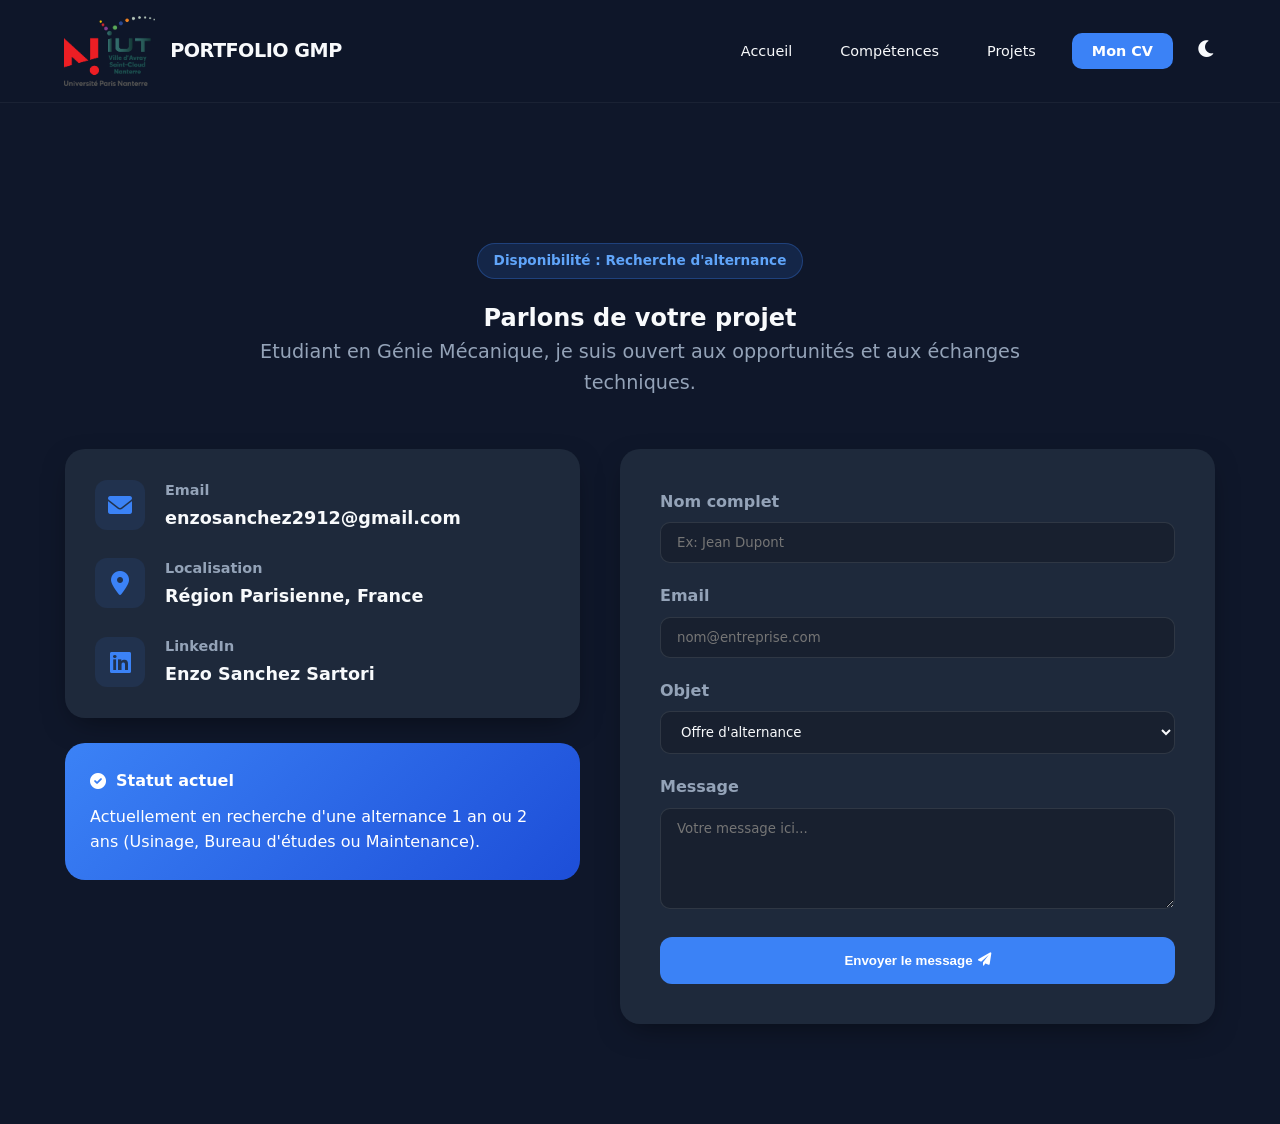
==== contact.html @ 4ed2cce1 "full change a lot" ====
<!DOCTYPE html>
<html lang="fr">
<head>
    <meta charset="UTF-8">
    <meta name="viewport" content="width=device-width, initial-scale=1.0">
    <title>Contact | Enzo Sanchez Sartori</title>
    <link rel="stylesheet" href="https://cdnjs.cloudflare.com/ajax/libs/font-awesome/6.0.0/css/all.min.css">
  
    <link rel="stylesheet" href="style/main.css">
    <link rel="stylesheet" href="style/page.css">
    <link rel="stylesheet" href="style/perso1.CSS">
    <link rel="stylesheet" href="style/responsive.css">
    <link rel="stylesheet" href="style/ui.css">
</head>
<script>
// --- GESTION UNIQUE DU THÈME ---
document.addEventListener("DOMContentLoaded", () => {
    const themeBtn = document.getElementById("theme-toggle");
    const themeIcon = themeBtn.querySelector("i");
    const currentTheme = localStorage.getItem("theme");

    // 1. Appliquer le thème sauvegardé au chargement
    if (currentTheme === "light") {
        document.documentElement.classList.add("light-mode");
    } else {
        document.documentElement.classList.remove("light-mode");
    }
    updateIcon();

    // 2. Fonction pour mettre à jour l'icône
    function updateIcon() {
        if (document.documentElement.classList.contains("light-mode")) {
            themeIcon.className = "fa-solid fa-sun";
        } else {
            themeIcon.className = "fa-solid fa-moon";
        }
    }

    // 3. Écouter le clic sur le bouton
    themeBtn.addEventListener("click", () => {
        const isLight = document.documentElement.classList.toggle("light-mode");
        
        // Enregistrer le choix
        localStorage.setItem("theme", isLight ? "light" : "dark");
        
        // Mettre à jour l'icône
        updateIcon();
    });
});
</script>
<body>

<nav>
    <div class="nav-container">
        <a href="index.html" class="logo">
            <img src="common/Logo_IUT.png" alt="Logo IUT" class="nav-logo-img">
            <span>PORTFOLIO GMP</span>
        </a>
        <ul>
            <li><a href="index.html">Accueil</a></li>
            <li><a href="index.html">Compétences</a></li>
            <li><a href="projets.html">Projets</a></li>
            <li><a href="common/cv.pdf" target="_blank" class="btn-cv">Mon CV</a></li>
            <li><button id="theme-toggle" class="theme-btn"><i class="fa-solid fa-moon"></i></button></li>
        </ul>
    </div>
</nav>

<section class="contact-page">
    <div class="contact-header">
        <span class="badge">Disponibilité : Recherche d'alternance</span>
        <h1>Parlons de votre projet</h1>
        <p class="subtitle">Etudiant en Génie Mécanique, je suis ouvert aux opportunités et aux échanges techniques.</p>
    </div>

    <div class="contact-container">
        <div class="contact-info">
            <div class="info-card">
                <div class="info-item">
                    <i class="fa-solid fa-envelope"></i>
                    <div>
                        <h3>Email</h3>
                        <p>enzosanchez2912@gmail.com</p>
                    </div>
                </div>
                <div class="info-item">
                    <i class="fa-solid fa-location-dot"></i>
                    <div>
                        <h3>Localisation</h3>
                        <p>Région Parisienne, France</p>
                    </div>
                </div>
                <div class="info-item">
                    <i class="fa-brands fa-linkedin"></i>
                    <div>
                        <h3>LinkedIn</h3>
                        <a href="https://fr.linkedin.com/in/enzo-sanchez-sartori-3853a0383" target="_blank">Enzo Sanchez Sartori</a>
                    </div>
                </div>
            </div>

            <div class="status-box">
                <h4><i class="fa-solid fa-circle-check"></i> Statut actuel</h4>
                <p>Actuellement en recherche d'une alternance 1 an ou 2 ans (Usinage, Bureau d'études ou Maintenance).</p>
            </div>
        </div>

        <div class="contact-form-container">
<form action="https://formspree.io/f/xeeprjkn" method="POST" class="contact-form">
    <input type="hidden" name="_next" value="https://enzo-sanchez-sartori.fr/merci.html">
    <input type="hidden" name="_subject" value="Nouveau message de votre Portfolio">
    <input type="text" name="_gotcha" style="display:none"> 
    <div class="form-group">
        <label>Nom complet</label>
        <input type="text" name="name" placeholder="Ex: Jean Dupont" required>
    </div>
    
    <div class="form-group">
        <label>Email</label>
        <input type="email" name="email" placeholder="nom@entreprise.com" required>
    </div>
    
    <div class="form-group">
        <label>Objet</label>
        <select name="subject">
            <option value="alternance">Offre d'alternance</option>
            <option value="stage">Offre de stage</option>
            <option value="projet">Collaboration projet</option>
            <option value="autre">Autre demande</option>
        </select>
    </div>
    
    <div class="form-group">
        <label>Message</label>
        <textarea name="message" rows="5" placeholder="Votre message ici..." required></textarea>
    </div>
    
    <button type="submit" class="btn-primary">Envoyer le message <i class="fa-solid fa-paper-plane"></i></button>
</form>
        </div>
    </div>
</section>


<button id="floating-btn" class="floating-contact">
    <span class="btn-text">Me contacter</span>
    <i class="fa-solid fa-chevron-down"></i>
</button>

<script>

    // Gestion du Bouton Flottant
    const floatBtn = document.getElementById('floating-btn');
    const contactSection = document.querySelector('.contact-container');

window.addEventListener('scroll', () => {
    const floatBtn = document.getElementById('floating-btn');
    const contactSection = document.querySelector('.contact-container');
    
    // On calcule si le formulaire est arrivé dans le champ de vision
    const sectionPos = contactSection.getBoundingClientRect().top;

    if (sectionPos <= 200) {
        floatBtn.classList.add('is-up');
    } else {
        floatBtn.classList.remove('is-up');
    }
});

    floatBtn.addEventListener('click', () => {
        if (floatBtn.classList.contains('is-up')) {
            // Remonter tout en haut
            window.scrollTo({ top: 0, behavior: 'smooth' });
        } else {
            // Descendre au formulaire avec un petit décalage pour le titre
            const yOffset = 300; 
            const y = contactSection.getBoundingClientRect().top + window.pageYOffset + yOffset;
            window.scrollTo({ top: y, behavior: 'smooth' });
        }
    });
</script>
</body>
---- style/main.css ----
/* ============================================
   MAIN.CSS — Base globale
   ============================================ */

/* --- VARIABLES THÈME SOMBRE (défaut) --- */
:root {
    --bg-body:       #0f172a;
    --bg-nav:        rgba(15, 23, 42, 0.95);
    --bg-card:       #1e293b;
    --text-main:     #f8fafc;
    --text-sub:      #94a3b8;
    --primary:       #3b82f6;
    --primary-glow:  rgba(59, 130, 246, 0.6);
    --secondary-btn: rgba(255, 255, 255, 0.05);
    --card-shadow:   0 10px 30px -10px rgba(0, 0, 0, 0.5);
}

/* --- VARIABLES THÈME CLAIR --- */
.light-mode {
    --bg-body:       #f1f5f9;
    --bg-nav:        rgba(255, 255, 255, 0.95);
    --bg-card:       #ffffff;
    --text-main:     #1e293b;
    --text-sub:      #64748b;
    --primary-glow:  rgba(59, 130, 246, 0.3);
    --secondary-btn: rgba(15, 23, 42, 0.05);
    --card-shadow:   0 10px 20px -5px rgba(0, 0, 0, 0.1);
}

/* --- RESET & BASE --- */
*, *::before, *::after {
    box-sizing: border-box;
    margin: 0;
    padding: 0;
}

html {
    scroll-behavior: smooth;
    max-width: 100%;
    overflow-x: hidden;
}

body {
    font-family: 'Inter', system-ui, sans-serif;
    background-color: var(--bg-body);
    color: var(--text-main);
    transition: background-color 0.4s ease, color 0.4s ease;
    line-height: 1.6;
    width: 100%;
    max-width: 100%;
    overflow-x: hidden;
}

a, a:visited, a:hover, a:active {
    text-decoration: none;
    color: inherit;
    transition: color 0.3s ease;
}

/* --- NAVIGATION --- */
nav {
    position: sticky; /* FIX : était sans position, donc pas sticky */
    background: var(--bg-nav);
    padding: 1rem 5%;
    top: 0;
    width: 100%;
    z-index: 1000;
    backdrop-filter: blur(12px);
    border-bottom: 1px solid rgba(255, 255, 255, 0.05);
}

.nav-container {
    display: flex;
    justify-content: space-between;
    align-items: center;
    max-width: 1200px;
    margin: auto;
}

.nav-logo-img {
    height: 70px;
    width: auto;
    margin-right: 15px;
}

.logo {
    display: flex;
    align-items: center;
    font-weight: 800;
    font-size: 1.2rem;
    letter-spacing: -0.5px;
}

nav ul {
    display: flex;
    list-style: none;
    align-items: center;
    gap: 24px;
}

nav ul li a {
    font-size: 0.9rem;
    padding: 8px 12px;
}

nav ul li a.active {
    color: var(--primary);
    font-weight: 700;
}

/* --- BOUTON THÈME --- */
.theme-btn {
    background: none;
    border: none;
    color: var(--text-main);
    cursor: pointer;
    font-size: 1.2rem;
    transition: transform 0.3s ease, color 0.3s ease;
}

.theme-btn:hover {
    transform: rotate(15deg);
    color: var(--primary);
}

/* --- BOUTONS --- */
.btn-primary {
    position: relative; /* Indispensable pour placer l'icône par rapport au bouton */
    background: var(--primary);
    color: white !important;
    padding: 16px 30px;
    border-radius: 12px;
    font-weight: 700;
    border: none;
    cursor: pointer;
    
    display: inline-flex;
    align-items: center;
    justify-content: center; /* Le texte sera parfaitement au milieu */
    transition: transform 0.3s ease, box-shadow 0.3s ease;
}

.btn-primary:hover {
    transform: translateY(-4px);
    box-shadow: 0 10px 25px -5px var(--primary-glow), 0 0 30px 2px var(--primary-glow);
}

.btn-secondary {
    background: var(--secondary-btn);
    color: var(--text-main) !important;
    padding: 16px 30px;
    border-radius: 12px;
    border: 1px solid rgba(0, 0, 0, 0.05);
    text-align: center;
    
    /* MODIFICATIONS ICI */
    display: inline-flex;
    align-items: center;
    justify-content: center;
    gap: 12px;
    
    transition: background 0.3s ease, border-color 0.3s ease, transform 0.3s ease;
}

.btn-secondary:hover {
    background: rgba(30, 41, 59, 0.8);
    border-color: var(--primary);
    transform: translateY(-2px);
}
.btn-icon {
    width: 100px;  /* Ajuste la taille selon tes besoins */
    height: 100px;
    object-fit: contain; /* Garde les proportions de l'image */
    /* Optionnel : arrondit un peu les angles de l'image */
}
.btn-cv {
    background: var(--primary);
    color: white !important;
    padding: 10px 20px;
    border-radius: 10px;
    font-weight: 600;
    transition: box-shadow 0.3s ease;
}

.btn-cv:hover {
    box-shadow: 0 4px 15px var(--primary-glow);
}

/* --- BOUTONS HERO --- */
.hero-btns {
    display: flex;
    flex-direction: column;
    align-items: center;
    gap: 15px;
    width: 100%; /* Changez 600% par 100% */
    max-width: 500px;
    margin: 30px auto 0;
    padding: 0 20px; /* Ajoute une sécurité sur les bords */
}
.hero-btns .btn-primary,
.hero-btns .btn-secondary {
    width: 100%; /* Changez 150% par 100% pour qu'ils remplissent le conteneur */
    padding: 25px; /* Réduisez le padding (40px c'est énorme sur mobile) */
    font-size: 1.2rem; /* Réduisez la police (2rem est trop gros pour un bouton mobile) */
    display: flex;
    justify-content: center;
    align-items: center;
    box-sizing: border-box;
}

/* --- ANTI-SÉLECTION SUR ÉLÉMENTS INTERACTIFS --- */
.btn-primary, .btn-secondary, .theme-btn, .nav-container a {
    user-select: none;
    -webkit-user-select: none;
    -webkit-touch-callout: none;
}

/* --- BOUTON FLOTTANT RETOUR EN HAUT --- */
.back-btn-floating {
    position: fixed;
    bottom: 25px;
    right: 25px;
    background-color: var(--primary);
    color: white !important;
    width: 50px;
    height: 50px;
    border-radius: 50%;
    display: flex;
    align-items: center;
    justify-content: center;
    font-size: 1.2rem;
    z-index: 2000;
    box-shadow: 0 5px 20px rgba(59, 130, 246, 0.5);
    opacity: 0;
    visibility: hidden;
    transform: translateY(20px);
    transition: opacity 0.4s ease, visibility 0.4s ease, transform 0.4s ease;
    
}

.back-btn-floating.visible {
    opacity: 1;
    visibility: visible;
    transform: translateY(0);
}

.back-btn-floating:hover {
    transform: scale(1.1);
    filter: brightness(1.1);
}
---- style/page.css ----
/* --- HERO SECTION --- */
.hero { 
    padding: 150px 20px 60px; 
    text-align: center; 
    max-width: 1200px; 
    margin: auto;
    display: flex;
    flex-direction: column;
    align-items: center; /* Centre tout horizontalement */
}

.hero h1 { 
    font-size: clamp(2.5rem, 8vw, 4.2rem); 
    margin: 10px 0 20px; 
    font-weight: 900; 
    letter-spacing: -2px; 
    line-height: 1.1;
    color: var(--text-main);
}

.subtitle { 
    font-size: 1.2rem; 
    color: var(--text-sub); 
    margin-bottom: 20px; 
    font-weight: 500; 
}
.description { max-width: 650px; margin: 0 auto 48px; color: var(--text-sub); font-size: 1.15rem; }

/* --- PAGE CONTACT --- */
.contact-page {
    width: 100%;
    overflow-x: hidden;
    padding-top: 140px !important; /* Espace pour la nav */
    display: block; /* On repasse en block pour laisser le container gérer la largeur */
}

.contact-header {
    text-align: center;
    max-width: 800px;
    margin: 0 auto 50px auto; /* 50px d'espace sous le titre */
    padding: 0 20px;
}

/* --- LE BADGE (Tes couleurs d'origine) --- */
.contact-header .badge {
    display: inline-block !important;
    background: rgba(59, 130, 246, 0.15); 
    color: #60a5fa; 
    padding: 6px 16px; 
    border-radius: 99px; 
    font-weight: 700; 
    font-size: 0.85rem;
    border: 1px solid rgba(59, 130, 246, 0.3);
}

/* --- CONTAINER (Plus large pour le formulaire) --- */
.contact-container {
    display: flex;
    flex-wrap: wrap;
    justify-content: center;
    align-items: stretch; /* Les deux colonnes feront la même hauteur */
    gap: 40px; /* Plus d'espace entre les deux blocs */
    max-width: 1200px; /* On élargit pour le PC */
    margin: 0 auto;
    padding: 0 25px 100px; /* 100px en bas pour ne pas coller au footer */
}

/* Ajustement des blocs */
.contact-info, .contact-form-container {
    flex: 1;
    min-width: 350px; /* Évite que le formulaire devienne trop petit */
    max-width: 600px; 
    width: 100%;
}
/* Infos de gauche */
.info-card {
    background: var(--bg-card);
    padding: 30px;
    border-radius: 20px;
    box-shadow: var(--card-shadow);
    margin-bottom: 25px;
}

.info-item {
    display: flex;
    align-items: center;
    gap: 20px;
    margin-bottom: 25px;
}

.info-item:last-child { margin-bottom: 0; }

.info-item i {
    font-size: 1.5rem;
    color: var(--primary);
    background: rgba(59, 130, 246, 0.1);
    width: 50px;
    height: 50px;
    display: flex;
    align-items: center;
    justify-content: center;
    border-radius: 12px;
}

.info-item h3 { font-size: 0.9rem; color: var(--text-sub); margin-bottom: 2px; }
.info-item p, .info-item a { font-weight: 600; font-size: 1.1rem; }

.status-box {
    background: linear-gradient(135deg, var(--primary), #1d4ed8);
    color: white;
    padding: 25px;
    border-radius: 20px;
}

.status-box h4 { margin-bottom: 10px; display: flex; align-items: center; gap: 10px; }

/* Formulaire de droite */
.contact-form-container {
    background: var(--bg-card);
    padding: 40px;
    border-radius: 20px;
    box-shadow: var(--card-shadow);
}

.form-group {
    margin-bottom: 20px;
}

.form-group label {
    display: block;
    margin-bottom: 8px;
    font-weight: 600;
    color: var(--text-sub);
}

.form-group input, 
.form-group select, 
.form-group textarea {
    width: 100%;
    padding: 12px 16px;
    border-radius: 10px;
    border: 1px solid rgba(255,255,255,0.1);
    background: rgba(0,0,0,0.2);
    color: var(--text-main);
    font-family: inherit;
    transition: 0.3s;
}

.light-mode .form-group input, 
.light-mode .form-group select, 
.light-mode .form-group textarea {
    background: #f8fafc;
    border: 1px solid #e2e8f0;
}

.form-group input:focus, .form-group textarea:focus {
    outline: none;
    border-color: var(--primary);
    box-shadow: 0 0 0 3px var(--primary-glow);
}

.contact-form .btn-primary {
    width: 100%;
    border: none;
    cursor: pointer;
    display: flex;
    justify-content: center;
    align-items: center;
    gap: 5px;
}

/* --- BOUTON FLOTTANT DYNAMIQUE --- */
.floating-contact {
    position: fixed;
    bottom: 25px;
    right: 25px;
    background: var(--primary);
    color: white;
    border: none;
    
    height: 55px;
    width: 160px; /* Largeur fixe du mode pilule */
    border-radius: 50px;
    box-shadow: 0 5px 20px var(--primary-glow);
    z-index: 2000;
    
    display: flex;
    align-items: center;
    justify-content: flex-start; /* Aligne le contenu vers la gauche */
    cursor: pointer;
    overflow: hidden; /* Coupe tout ce qui dépasse pendant l'animation */
    
    font-family: inherit;
    font-weight: 700;
    font-size: 1.1rem;

    transition: width 0.5s cubic-bezier(0.4, 0, 0.2, 1);
}

/* LE TEXTE : Reste sur une seule ligne quoi qu'il arrive */
.floating-contact .btn-text {
    position: absolute;
    left: 25px;
    opacity: 1;
    white-space: nowrap; /* EMPÊCHE LE TEXTE DE SE METTRE L'UN SUR L'AUTRE */
    transition: opacity 0.2s ease-in-out;
}

/* L'ICÔNE : Position fixe par rapport au bord DROIT */
.floating-contact i {
    position: absolute;
    right: 18px; /* Ajuste cette valeur pour que ce soit centré dans le rond de 55px */
    font-size: 1.3rem;
    transition: transform 0.5s cubic-bezier(0.4, 0, 0.2, 1);
}

/* --- ÉTAT ROND (is-up) --- */
.floating-contact.is-up {
    width: 55px; /* Se replie vers la droite (vers l'icône) */
}

.floating-contact.is-up .btn-text {
    opacity: 0;
    pointer-events: none;
}

.floating-contact.is-up i {
    transform: rotate(180deg);
}

/* Effets classiques */
.floating-contact:hover { transform: scale(1.05); }
.floating-contact:active { transform: scale(0.95); }
---- style/responsive.css ----
/* ============================================
   RESPONSIVE.CSS — Adaptations mobile/tablette
   ============================================ */

/* --- MOBILE (≤ 768px) --- */
@media (max-width: 768px) {

    /* Navigation : tout sur une ligne */
    .nav-container {
        flex-direction: row !important;
        justify-content: space-between;
        padding: 5px 15px;
    }

    .nav-logo-img {
        height: 45px !important;
        margin-right: 0;
    }

    /* On masque le texte "PORTFOLIO GMP" sur mobile */
    .logo span {
        display: none !important;
    }

    nav ul {
        gap: 12px;
        margin: 0;
        padding: 0;
    }

    nav ul li a {
        font-size: 0.85rem;
        padding: 5px;
    }

    .btn-cv {
        padding: 6px 12px;
        font-size: 0.8rem;
    }

    /* Grille → 1 colonne */
    .skills-grid {
        grid-template-columns: 1fr !important;
    }

    .skill-item {
        width: 100%;
        max-width: none;
    }

    /* Hero */
    .hero {
        padding: 60px 15px;
    }

    .hero h1 {
        letter-spacing: -1px;
        margin: 15px 0;
    }

    .hero .subtitle {
        font-size: 1.1rem;
    }

    .description {
        font-size: 1rem;
        margin-bottom: 30px;
    }

    .hero-btns {
        max-width: 100%;
    }
.hero-btns .btn-primary,
    .hero-btns .btn-secondary {
        font-size: 1.1rem; /* Texte un peu plus petit sur mobile */
        padding: 15px;      /* Boutons moins épais */
    }
    /* Contact */
    .contact-page {
        padding-top: 120px !important;
    }

    .contact-container {
        padding: 0 20px 60px;
        gap: 30px;
    }

    .contact-info,
    .contact-form-container {
        min-width: 100%;
    }

    .contact-header h1 {
        font-size: 1.8rem;
    }
}

/* --- TABLETTE (≤ 900px) --- */
@media (max-width: 900px) {
    .contact-container {
        grid-template-columns: 1fr;
    }

    .contact-page {
        padding-top: 100px;
    }
}

/* --- DESKTOP (≥ 769px) : masquer le bouton flottant contact --- */
@media (min-width: 769px) {
    .floating-contact {
        display: none;
    }

    }
    
    .contact-page {
        padding-top: 100px;
    }
---- style/ui.css ----
/* --- COMPOSANTS DE CARTES (PROJETS/SKILLS) --- */
.card-style {
    background: var(--bg-card);
    border-radius: 15px;
    box-shadow: var(--card-shadow);
    border: 1px solid rgba(255, 255, 255, 0.05);
    transition: transform 0.3s ease, box-shadow 0.3s ease;
}

.card-style:hover {
    transform: translateY(-10px);
    box-shadow: 0 15px 35px var(--primary-glow);
}

/* --- TYPOGRAPHIE DES CARTES --- */
.card-title {
    font-weight: 700;
    font-size: 1.1rem;
    color: var(--text-main);
}

.card-icon {
    font-size: 2.8rem;
    color: var(--primary);
    margin-bottom: 20px;
}

/* --- CSS --- */
.skills-preview { 
    padding: 40px 20px 80px; 
    max-width: 1100px; 
    margin: 0 auto; 
}
/* Flexbox pour l'alignement horizontal */
.skills-grid {
    display: grid;
    /* auto-fit : remplit la ligne au maximum */
    /* minmax(300px, 1fr) : les cartes font au minimum 300px et se partagent l'espace restant */
    grid-template-columns: repeat(auto-fit, minmax(300px, 1fr));
    gap: 25px;
    width: 100%;
}
/* Style des items individuels */
.skill-item {
    /* Supprimez les min-width/max-width rigides ici pour laisser la grille gérer */
    width: 100%; 
    display: flex;
    flex-direction: column;
    padding: 40px 30px;
    background: var(--bg-card);
    border-radius: 15px;
    text-decoration: none;
    border: 1px solid rgba(255, 255, 255, 0.05);
    transition: all 0.3s cubic-bezier(0.4, 0, 0.2, 1);
    box-sizing: border-box; /* Important pour que le padding ne casse pas la largeur */
}
.skill-item:hover {
    transform: translateY(-12px); /* Soulèvement */
    box-shadow: 0 20px 40px var(--primary-glow); /* L'ombre qui donne le relief */
    border-color: var(--primary); /* Optionnel : la bordure s'illumine un peu */
}
/* Pour que les icônes réagissent aussi au survol */
.skill-item:hover i {
    transform: scale(1.1);
    transform: translateY(-12px);
    color: var(--primary);
    transition: 0.3s ease;
}
.skill-item i {
    font-size: 2.2rem;
    color: var(--primary);
}
.skill-item span {
    font-weight: 700;
    font-size: 1rem;
    color: var(--text-main);
}
.skill-item span {
    font-weight: 700;
    font-size: 1.1rem;
    color: var(--text-main);
}
/* --- Badge --- */

.badge {
    display: inline-block;
    background: rgba(59, 130, 246, 0.15); 
    color: #60a5fa; 
    padding: 8px 18px; 
    border-radius: 99px; 
    font-weight: 700; 
    font-size: 0.85rem;
    border: 1px solid rgba(59, 130, 246, 0.3);
    margin-bottom: 20px;
    position: static; /* Supprime le position: relative précédent */
}
/* --- Badge pour les box --- */
.comp-tags { display: flex; gap: 10px; margin-top: 20px; }
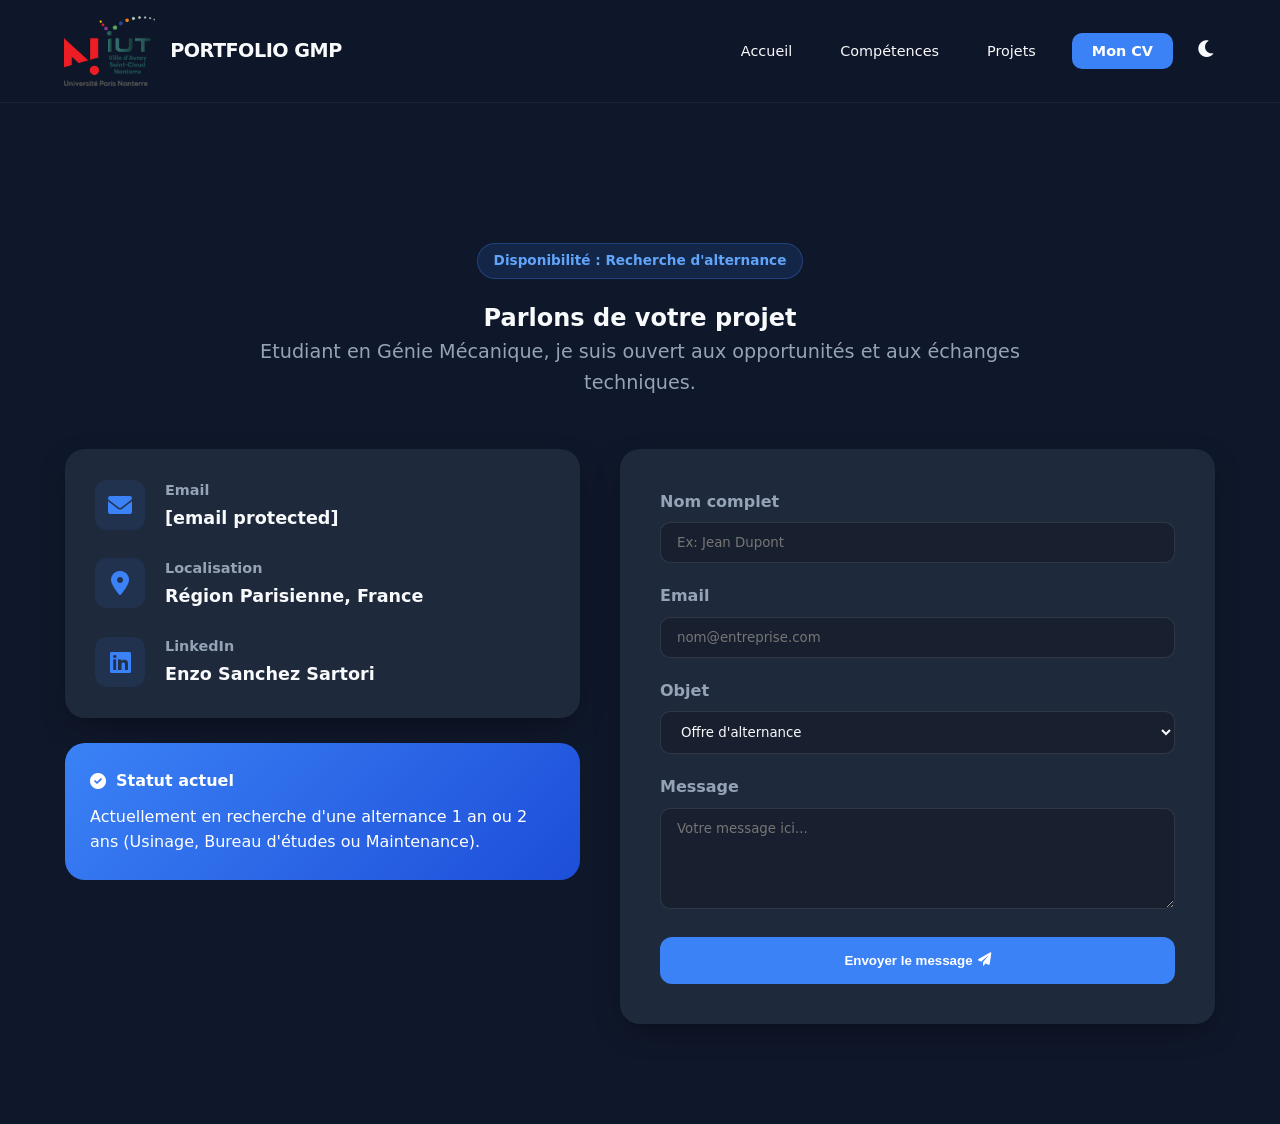
==== commit cd348c11: "Update contact.html" ====
--- a/contact.html
+++ b/contact.html
@@ -58,7 +58,7 @@
         </a>
         <ul>
             <li><a href="index.html">Accueil</a></li>
-            <li><a href="index.html">Compétences</a></li>
+            <li><a href="competences.html">Compétences</a></li>
             <li><a href="projets.html">Projets</a></li>
             <li><a href="common/cv.pdf" target="_blank" class="btn-cv">Mon CV</a></li>
             <li><button id="theme-toggle" class="theme-btn"><i class="fa-solid fa-moon"></i></button></li>
@@ -80,7 +80,7 @@
                     <i class="fa-solid fa-envelope"></i>
                     <div>
                         <h3>Email</h3>
-                        <p>enzosanchez2912@gmail.com</p>
+                        <p><a href="/cdn-cgi/l/email-protection" class="__cf_email__" data-cfemail="482d2632273b29262b202d327a71797a082f25292124662b2725">[email&#160;protected]</a></p>
                     </div>
                 </div>
                 <div class="info-item">
@@ -147,7 +147,45 @@
     <i class="fa-solid fa-chevron-down"></i>
 </button>
 
-<script>
+<style>
+/* Fix superposition texte / icône du bouton flottant */
+.floating-contact {
+    justify-content: space-between !important;
+    padding: 0 18px 0 20px !important;
+    gap: 0 !important;
+}
+.floating-contact .btn-text {
+    position: static !important;
+    opacity: 1;
+    white-space: nowrap;
+    flex: 1;
+    text-align: left;
+    transition: opacity 0.2s ease-in-out;
+}
+.floating-contact i {
+    position: static !important;
+    font-size: 1rem;
+    flex-shrink: 0;
+    transition: transform 0.5s cubic-bezier(0.4, 0, 0.2, 1), opacity 0.2s;
+}
+/* État replié (rond) */
+.floating-contact.is-up {
+    width: 55px !important;
+    padding: 0 !important;
+    justify-content: center !important;
+}
+.floating-contact.is-up .btn-text {
+    opacity: 0 !important;
+    width: 0 !important;
+    overflow: hidden !important;
+    flex: 0 !important;
+}
+.floating-contact.is-up i {
+    transform: rotate(180deg) !important;
+}
+</style>
+
+<script data-cfasync="false" src="/cdn-cgi/scripts/5c5dd728/cloudflare-static/email-decode.min.js"></script><script>
 
     // Gestion du Bouton Flottant
     const floatBtn = document.getElementById('floating-btn');
@@ -172,11 +210,4 @@
             // Remonter tout en haut
             window.scrollTo({ top: 0, behavior: 'smooth' });
         } else {
-            // Descendre au formulaire avec un petit décalage pour le titre
-            const yOffset = 300; 
-            const y = contactSection.getBoundingClientRect().top + window.pageYOffset + yOffset;
-            window.scrollTo({ top: y, behavior: 'smooth' });
-        }
-    });
-</script>
-</body>
+            // Descendre au formulaire avec un petit décalage pour l
--- a/style/main.css
+++ b/style/main.css
@@ -153,19 +153,27 @@
     border: 1px solid rgba(0, 0, 0, 0.05);
     text-align: center;
     
-    /* MODIFICATIONS ICI */
     display: inline-flex;
     align-items: center;
     justify-content: center;
     gap: 12px;
     
-    transition: background 0.3s ease, border-color 0.3s ease, transform 0.3s ease;
+    transition: background 0.3s ease, border-color 0.3s ease, transform 0.3s ease, box-shadow 0.3s ease;
 }
 
 .btn-secondary:hover {
-    background: rgba(30, 41, 59, 0.8);
+    background: var(--secondary-btn-hover, rgba(59, 130, 246, 0.08));
     border-color: var(--primary);
-    transform: translateY(-2px);
+    transform: translateY(-4px);
+    box-shadow: 0 10px 25px -5px var(--primary-glow);
+}
+
+/* Hover adapté à chaque thème */
+:root {
+    --secondary-btn-hover: rgba(59, 130, 246, 0.1);
+}
+.light-mode {
+    --secondary-btn-hover: rgba(59, 130, 246, 0.08);
 }
 .btn-icon {
     width: 100px;  /* Ajuste la taille selon tes besoins */
--- a/style/responsive.css
+++ b/style/responsive.css
@@ -23,9 +23,11 @@
     }
 
     nav ul {
-        gap: 12px;
+        gap: 8px;
         margin: 0;
         padding: 0;
+        flex-wrap: nowrap;
+        align-items: center;
     }
 
     nav ul li a {
@@ -34,8 +36,10 @@
     }
 
     .btn-cv {
-        padding: 6px 12px;
-        font-size: 0.8rem;
+        padding: 6px 10px;
+        font-size: 0.75rem;
+        white-space: nowrap;
+        flex-shrink: 0;
     }
 
     /* Grille → 1 colonne */
